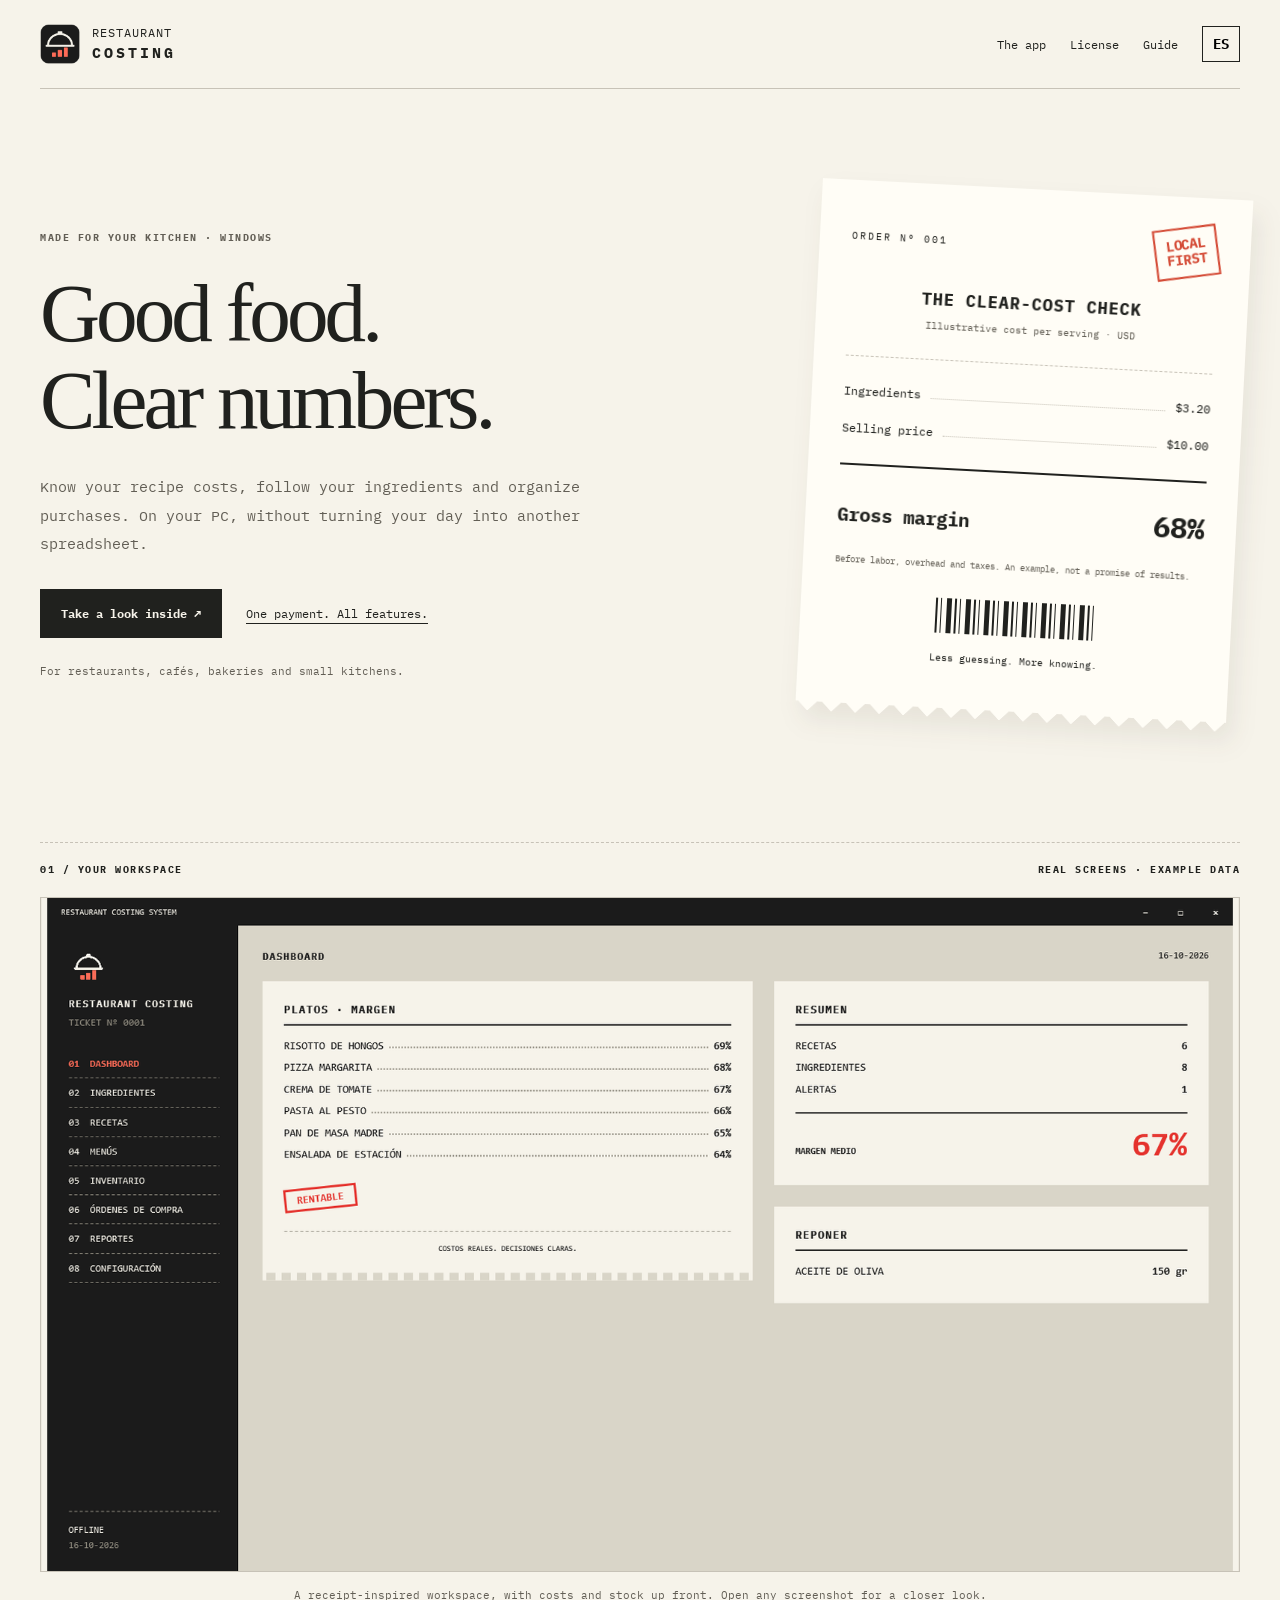
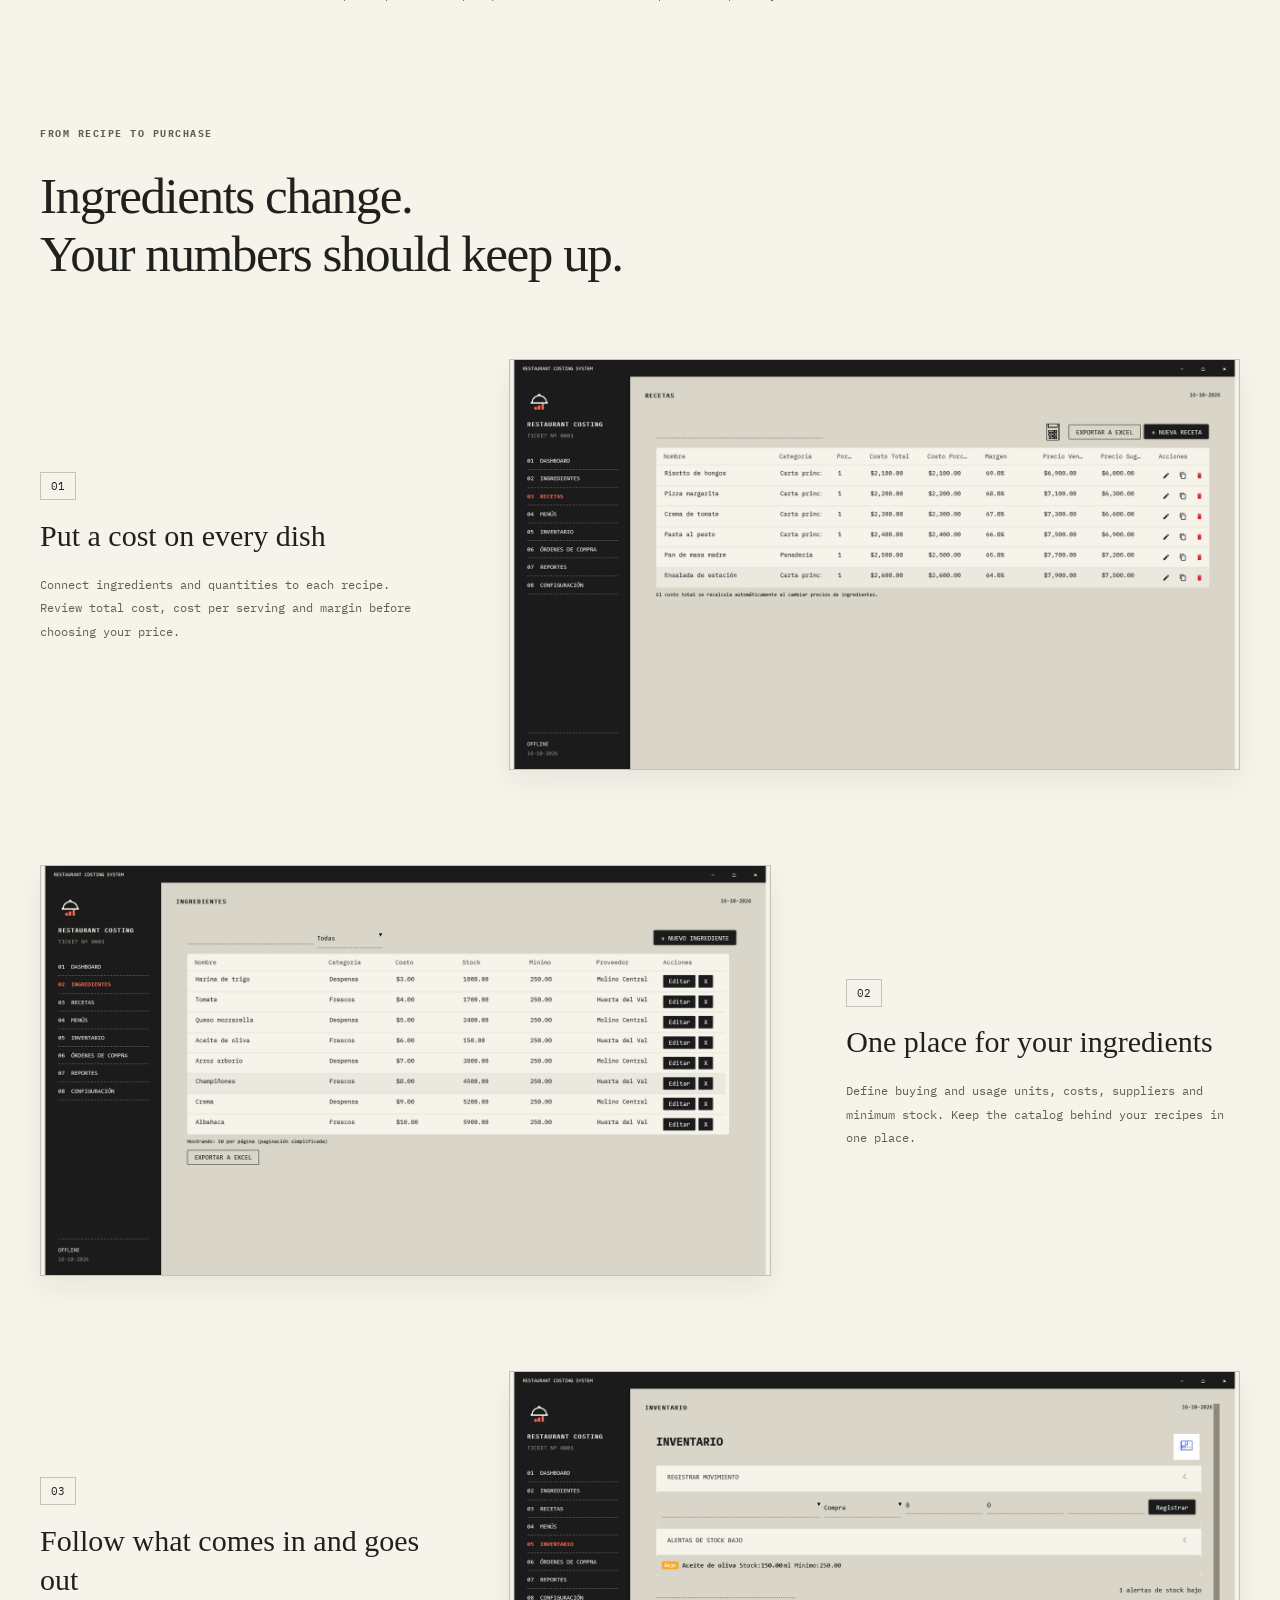
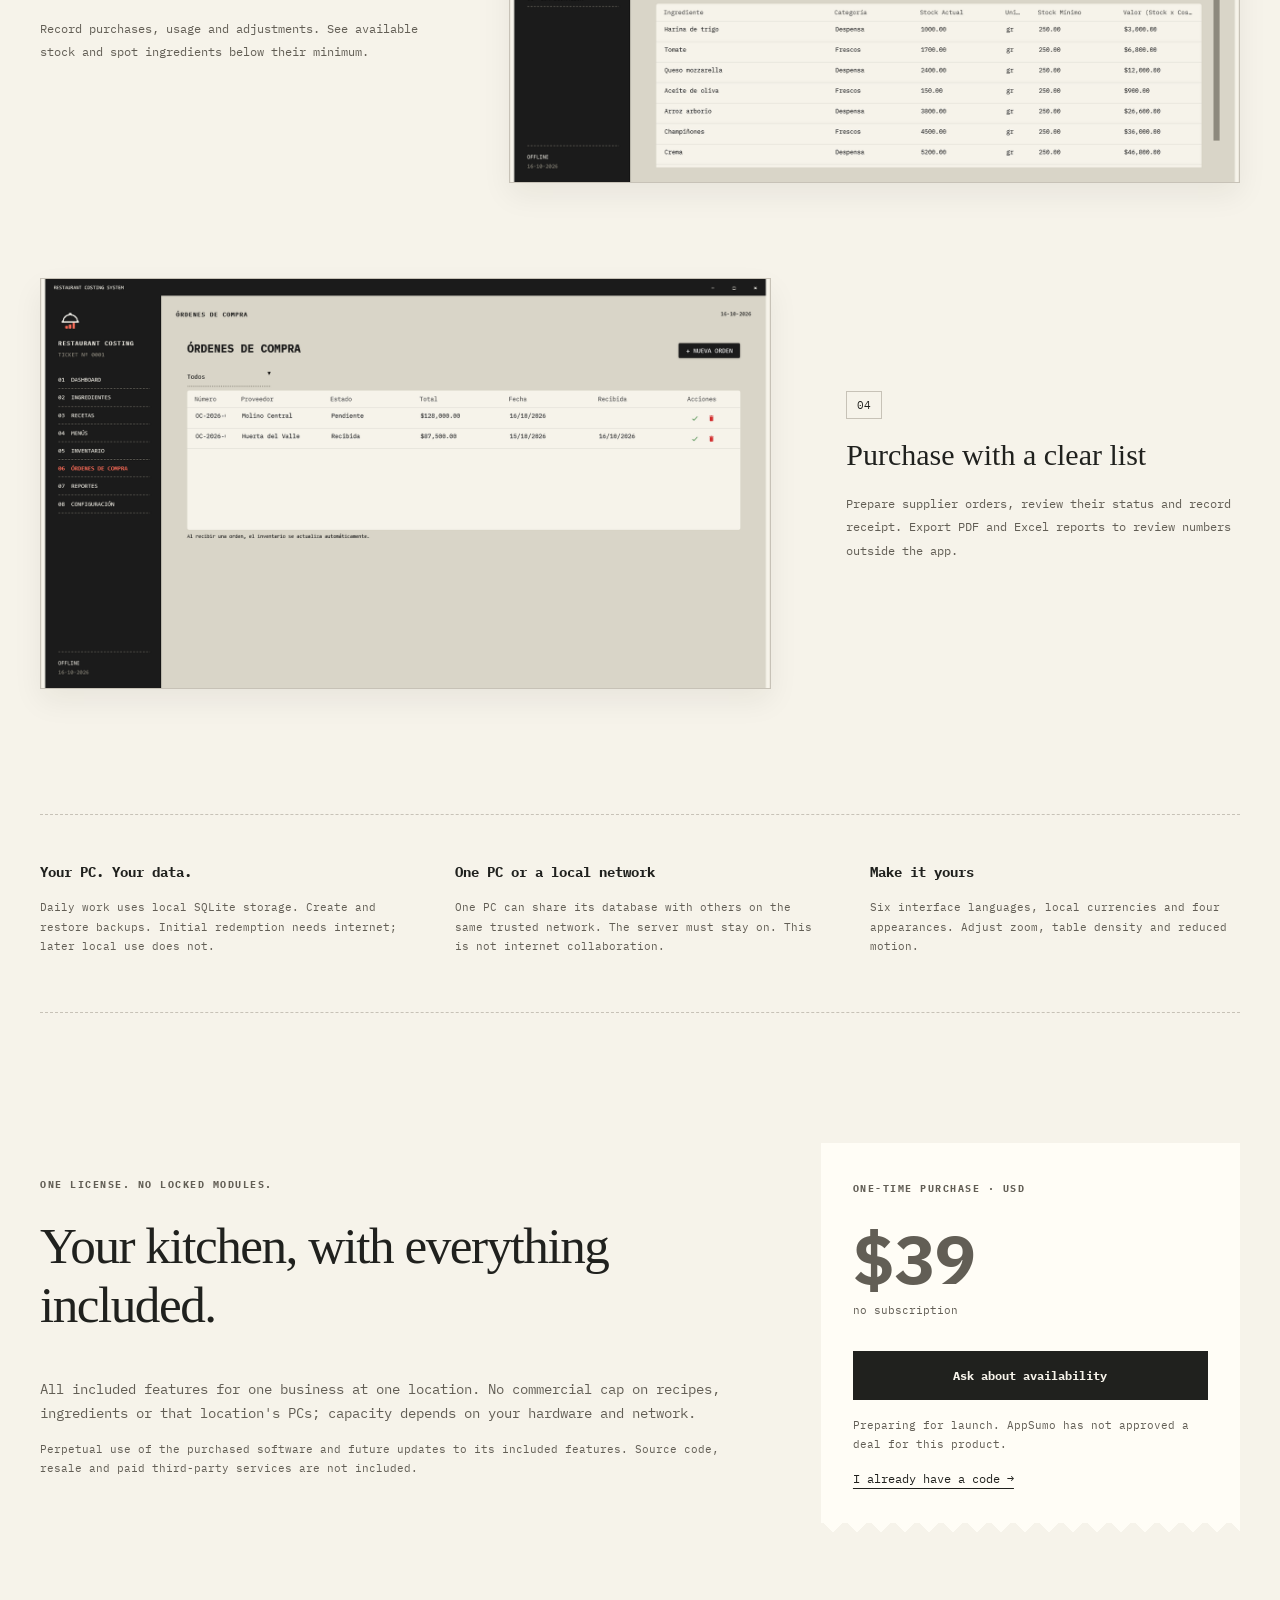
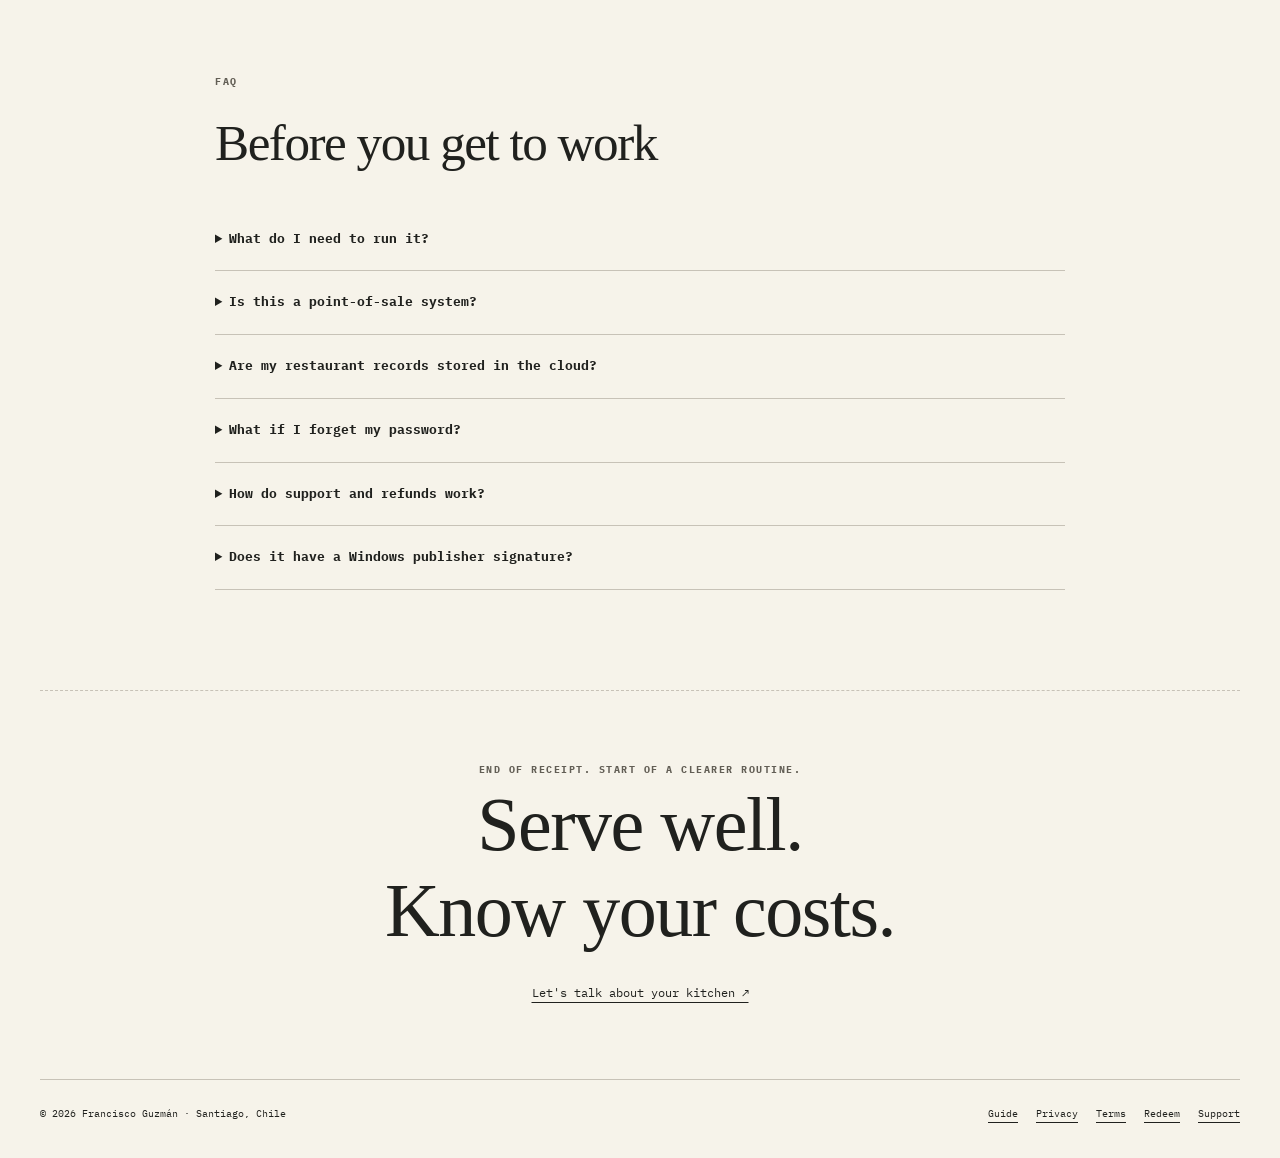
==== index.html @ d148f498 "Publish receipt-inspired bilingual product website with real WPF screenshots" ====
<!doctype html>
<html lang="en">
<head>
  <meta charset="utf-8"><meta name="viewport" content="width=device-width, initial-scale=1">
  <title>Restaurant Costing | Put your menu's numbers in order</title>
  <meta name="description" content="Recipe costs, food inventory and purchasing on your Windows PC. A one-time license for your business, with a distinctive receipt-inspired workspace.">
  <meta name="theme-color" content="#f6f3ea">
  <meta property="og:title" content="Restaurant Costing System Professional">
  <meta property="og:description" content="Good food. Clear costs. Your own Windows workspace.">
  <meta property="og:image" content="https://fguzman-stack.github.io/RestaurantCosting-Web/assets/screens/hero.png">
  <link rel="icon" href="assets/icon.png"><link rel="stylesheet" href="style.css">
  <script src="site.js" defer></script>
</head>
<body>
  <a class="skip" href="#main">Skip to content</a>
  <header class="nav wrap"><a class="brand" href="./" aria-label="Restaurant Costing home"><img src="assets/icon.png" width="40" height="40" alt=""><span>RESTAURANT<br><b>COSTING</b></span></a><nav aria-label="Main navigation"><a href="#workspace" data-es="La app">The app</a><a href="#license" data-es="Licencia">License</a><a href="guide/" data-es="Guía">Guide</a><button class="language" type="button" aria-label="Switch language">ES</button></nav></header>
  <main id="main">
    <section class="hero wrap">
      <div class="hero-copy"><p class="eyebrow" data-es="HECHO PARA TU COCINA · WINDOWS">MADE FOR YOUR KITCHEN · WINDOWS</p><h1 data-es="Buena cocina.<br>Números claros.">Good food.<br>Clear numbers.</h1><p class="intro" data-es="Conoce el costo de tus recetas, sigue tus insumos y organiza las compras. En tu PC, sin convertir tu día en otra hoja de cálculo.">Know your recipe costs, follow your ingredients and organize purchases. On your PC, without turning your day into another spreadsheet.</p><div class="actions"><a class="button primary" href="#workspace" data-es="Ver por dentro ↗">Take a look inside ↗</a><a class="text-link" href="#license" data-es="Un pago. Todas las funciones.">One payment. All features.</a></div><p class="small" data-es="Para restaurantes, cafeterías, panaderías y cocinas pequeñas.">For restaurants, cafés, bakeries and small kitchens.</p></div>
      <aside class="receipt" aria-label="Illustrative recipe cost receipt"><div class="receipt-head"><span class="receipt-number">ORDER Nº 001</span><span class="stamp">LOCAL<br>FIRST</span></div><h2 data-es="LA CUENTA CLARA">THE CLEAR-COST CHECK</h2><p class="receipt-sub" data-es="Ejemplo de costo por porción · USD">Illustrative cost per serving · USD</p><div class="rule"></div><div class="receipt-row"><span data-es="Ingredientes">Ingredients</span><i></i><b>$3.20</b></div><div class="receipt-row"><span data-es="Precio de venta">Selling price</span><i></i><b>$10.00</b></div><div class="receipt-row total"><span data-es="Margen bruto">Gross margin</span><b>68%</b></div><p class="receipt-note" data-es="Antes de mano de obra, gastos e impuestos. Un ejemplo, no una promesa de resultados.">Before labor, overhead and taxes. An example, not a promise of results.</p><div class="barcode" aria-hidden="true"></div><p class="receipt-footer" data-es="Menos adivinar. Más saber.">Less guessing. More knowing.</p></aside>
    </section>
    <section class="wrap product-shot" id="workspace"><div class="section-label"><span data-es="01 / TU ESPACIO DE TRABAJO">01 / YOUR WORKSPACE</span><span data-es="CAPTURAS REALES · DATOS DE EJEMPLO">REAL SCREENS · EXAMPLE DATA</span></div><a class="zoom-image" href="assets/screens/hero.png" data-lightbox><img src="assets/screens/hero.png" alt="Restaurant Costing dashboard with example dishes and stock alerts" width="1600" height="900" fetchpriority="high"></a><p class="caption" data-es="Una interfaz de tiquet, con tus costos y existencias al frente. Amplía cualquier captura para verla con detalle.">A receipt-inspired workspace, with costs and stock up front. Open any screenshot for a closer look.</p></section>
    <section class="wrap features"><div class="section-heading"><p class="eyebrow" data-es="DE LA RECETA A LA COMPRA">FROM RECIPE TO PURCHASE</p><h2 data-es="Los ingredientes cambian.<br>Tus números deben seguirlos.">Ingredients change.<br>Your numbers should keep up.</h2></div>
      <article class="feature"><div><span class="index">01</span><h3 data-es="Ponle costo a cada plato">Put a cost on every dish</h3><p data-es="Relaciona ingredientes y cantidades con cada receta. Revisa costo total, costo por porción y margen antes de decidir tu precio.">Connect ingredients and quantities to each recipe. Review total cost, cost per serving and margin before choosing your price.</p></div><a href="assets/screens/recipes.png" data-lightbox><img src="assets/screens/recipes.png" alt="Recipe list with per-serving costs and margins" width="1600" height="900" loading="lazy"></a></article>
      <article class="feature reverse"><div><span class="index">02</span><h3 data-es="Un lugar para tus insumos">One place for your ingredients</h3><p data-es="Define unidades de compra y de uso, costos, proveedores y existencias mínimas. Mantén el catálogo que alimenta tus recetas.">Define buying and usage units, costs, suppliers and minimum stock. Keep the catalog behind your recipes in one place.</p></div><a href="assets/screens/ingredients.png" data-lightbox><img src="assets/screens/ingredients.png" alt="Ingredient catalog with costs, stock and suppliers" width="1600" height="900" loading="lazy"></a></article>
      <article class="feature"><div><span class="index">03</span><h3 data-es="Sigue lo que entra y sale">Follow what comes in and goes out</h3><p data-es="Registra compras, usos y ajustes. Consulta el stock disponible y detecta qué insumos están bajo el mínimo.">Record purchases, usage and adjustments. See available stock and spot ingredients below their minimum.</p></div><a href="assets/screens/inventory.png" data-lightbox><img src="assets/screens/inventory.png" alt="Food stock and inventory movements" width="1600" height="900" loading="lazy"></a></article>
      <article class="feature reverse"><div><span class="index">04</span><h3 data-es="Compra con una lista clara">Purchase with a clear list</h3><p data-es="Prepara órdenes por proveedor, revisa sus estados y registra la recepción. Exporta reportes PDF y Excel para revisar los números fuera de la app.">Prepare supplier orders, review their status and record receipt. Export PDF and Excel reports to review numbers outside the app.</p></div><a href="assets/screens/orders.png" data-lightbox><img src="assets/screens/orders.png" alt="Supplier purchase orders with status and totals" width="1600" height="900" loading="lazy"></a></article>
    </section>
    <section class="notes wrap"><div><h3 data-es="Tu PC. Tus datos.">Your PC. Your data.</h3><p data-es="El trabajo diario usa SQLite local. Crea y restaura respaldos. El canje inicial necesita internet; el uso local posterior no.">Daily work uses local SQLite storage. Create and restore backups. Initial redemption needs internet; later local use does not.</p></div><div><h3 data-es="Una PC o una red local">One PC or a local network</h3><p data-es="Una PC puede compartir la base con otras de la misma red de confianza. El servidor debe estar encendido. No es colaboración por internet.">One PC can share its database with others on the same trusted network. The server must stay on. This is not internet collaboration.</p></div><div><h3 data-es="A tu manera">Make it yours</h3><p data-es="Seis idiomas, monedas locales y cuatro apariencias. Ajusta el zoom, la densidad de las tablas y la reducción de movimiento.">Six interface languages, local currencies and four appearances. Adjust zoom, table density and reduced motion.</p></div></section>
    <section class="wrap offer" id="license"><div><p class="eyebrow" data-es="UNA LICENCIA. SIN MÓDULOS BLOQUEADOS.">ONE LICENSE. NO LOCKED MODULES.</p><h2 data-es="Tu cocina, con todo incluido.">Your kitchen, with everything included.</h2><p data-es="Todas las funciones incluidas para un negocio y una sede. Sin límites comerciales de recetas, ingredientes o PCs de esa sede; la capacidad depende de tu equipo y tu red.">All included features for one business at one location. No commercial cap on recipes, ingredients or that location's PCs; capacity depends on your hardware and network.</p><p class="small" data-es="Uso perpetuo de la versión comprada y futuras actualizaciones de sus funciones. No incluye código fuente, reventa ni servicios externos de pago.">Perpetual use of the purchased software and future updates to its included features. Source code, resale and paid third-party services are not included.</p></div><div class="price-ticket"><span class="eyebrow" data-es="PAGO ÚNICO · USD">ONE-TIME PURCHASE · USD</span><p class="price">$39<span data-es="sin suscripción">no subscription</span></p><a class="button primary gumroad-buy" href="mailto:familiazv2016@gmail.com?subject=Restaurant%20Costing" data-es="Consultar disponibilidad">Ask about availability</a><p class="small sales-status" data-es="Preparando el lanzamiento. AppSumo no ha aprobado una oferta para este producto.">Preparing for launch. AppSumo has not approved a deal for this product.</p><a class="text-link" href="redeem/" data-es="Ya tengo un código →">I already have a code →</a></div></section>
    <section class="wrap faq"><p class="eyebrow">FAQ</p><h2 data-es="Antes de sentarte a trabajar">Before you get to work</h2><details><summary data-es="¿Qué necesito para usarlo?">What do I need to run it?</summary><p data-es="Windows 10/11 de 64 bits. El paquete incluirá el runtime .NET; no necesitas instalar herramientas de programación. Internet para descargar y canjear la compra.">64-bit Windows 10/11. The package will include the .NET runtime; no development tools are needed. Internet is required for download and purchase redemption.</p></details><details><summary data-es="¿Es un punto de venta?">Is this a point-of-sale system?</summary><p data-es="No. Es un sistema de costos, recetas, inventario y compras. No procesa tarjetas ni emite facturas fiscales certificadas.">No. It covers costing, recipes, inventory and purchasing. It does not process cards or issue certified tax invoices.</p></details><details><summary data-es="¿Mis datos se guardan en la nube?">Are my restaurant records stored in the cloud?</summary><p data-es="No. Se guardan localmente. El servicio de licencias recibe el correo de compra y valida el código o la clave; no recibe tus recetas ni inventario. La base local no está cifrada.">No. They are stored locally. The licensing service receives your purchase email and validates your code or key; it does not receive recipes or inventory. The local database is not encrypted.</p></details><details><summary data-es="¿Qué pasa si olvido la contraseña?">What if I forget my password?</summary><p data-es="Guarda previamente la clave de recuperación desde Seguridad. Permite cambiar la contraseña sin borrar tus datos. Sin contraseña ni clave, contacta soporte; no hay una contraseña maestra.">Save your recovery key beforehand from Security settings. It lets you reset your password without deleting records. Without either credential, contact support; there is no master password.</p></details><details><summary data-es="¿Cómo funcionan soporte y reembolsos?">How do support and refunds work?</summary><p data-es="Escribe a familiazv2016@gmail.com con tu correo de compra y versión de Windows, sin enviar contraseñas. Se aplican los términos de reembolso mostrados por la tienda donde compras.">Email familiazv2016@gmail.com with your purchase email and Windows version, without sending passwords. The refund terms shown by the store where you buy apply.</p></details><details><summary data-es="¿Tiene firma de editor de Windows?">Does it have a Windows publisher signature?</summary><p data-es="No se anuncia como firmado con Authenticode. Windows puede mostrar una advertencia de editor desconocido. La suma SHA-256 comprueba integridad, no identidad del editor.">It is not advertised as Authenticode-signed. Windows may show an unknown-publisher warning. SHA-256 checks integrity, not publisher identity.</p></details></section>
    <section class="wrap closing"><span class="eyebrow" data-es="FIN DEL TIQUET. INICIO DE UNA MEJOR RUTINA.">END OF RECEIPT. START OF A CLEARER ROUTINE.</span><h2 data-es="Sirve bien.<br>Conoce tus costos.">Serve well.<br>Know your costs.</h2><a href="mailto:familiazv2016@gmail.com" class="text-link" data-es="Hablemos de tu cocina ↗">Let's talk about your kitchen ↗</a></section>
  </main>
  <footer class="wrap footer"><span>© 2026 Francisco Guzmán · Santiago, Chile</span><nav aria-label="Footer"><a href="guide/" data-es="Guía">Guide</a><a href="privacy/" data-es="Privacidad">Privacy</a><a href="terms/" data-es="Términos">Terms</a><a href="redeem/" data-es="Canjear">Redeem</a><a href="mailto:familiazv2016@gmail.com" data-es="Soporte">Support</a></nav></footer>
  <dialog id="image-viewer" aria-label="Screenshot viewer"><button type="button" class="close-viewer" aria-label="Close screenshot">×</button><img alt=""></dialog>
</body></html>
---- style.css ----
@font-face{font-family:Plex;src:url('assets/fonts/IBMPlexMono-Regular.ttf') format('truetype');font-weight:400;font-display:swap}@font-face{font-family:Plex;src:url('assets/fonts/IBMPlexMono-Bold.ttf') format('truetype');font-weight:700;font-display:swap}
:root{--paper:#f6f3ea;--ink:#20211e;--accent:#d44a35;--muted:#625e55;--line:#c7c2b7;--surface:#ede9de}*{box-sizing:border-box}html{scroll-behavior:smooth;scroll-padding-top:30px}body{margin:0;background:var(--paper);color:var(--ink);font-family:Plex,monospace;font-size:14px;line-height:1.75}a{color:inherit;text-underline-offset:5px}button,input,select{font:inherit}button,a,input,select{touch-action:manipulation}:focus-visible{outline:3px solid var(--accent);outline-offset:5px}img{max-width:100%;display:block}button{cursor:pointer}.wrap{width:min(1264px,calc(100% - 80px));margin-inline:auto}.skip{position:fixed;left:12px;top:-100px;background:var(--ink);color:var(--paper);padding:12px;z-index:10}.skip:focus{top:12px}.nav{display:flex;justify-content:space-between;align-items:center;padding:24px 0;border-bottom:1px solid var(--line);gap:20px}.brand{display:flex;align-items:center;gap:12px;text-decoration:none;font-size:12px;line-height:1.45;letter-spacing:1px}.brand b{font-size:15px;letter-spacing:3px}.nav nav,.footer nav{display:flex;gap:24px;align-items:center}.nav nav a{text-decoration:none;font-size:12px}.language{background:transparent;border:1px solid var(--ink);padding:5px 10px;font-weight:bold}.hero{display:grid;grid-template-columns:1.3fr .85fr;gap:110px;align-items:center;padding:100px 0 110px}.eyebrow,.section-label{font-size:10px;letter-spacing:1.5px;font-weight:bold}.eyebrow{color:var(--muted);margin-bottom:24px}h1,h2,h3,p{margin-top:0}h1{font-family:Georgia,serif;font-weight:400;font-size:clamp(54px,6.5vw,92px);letter-spacing:-4px;line-height:1.04;margin-bottom:30px}h2{font-family:Georgia,serif;font-weight:400;font-size:clamp(32px,4vw,54px);line-height:1.14;letter-spacing:-1.5px}.intro{color:var(--muted);font-size:15px;line-height:1.9;max-width:570px}.actions{display:flex;align-items:center;gap:24px;margin:30px 0 24px;flex-wrap:wrap}.button{display:inline-flex;justify-content:center;align-items:center;min-height:48px;padding:13px 20px;border:1px solid var(--ink);text-decoration:none;font-weight:bold;font-size:12px;transition:background .15s,transform .15s}.button:hover{transform:translateY(-2px)}.primary{background:var(--ink);color:var(--paper)}.primary:hover{background:#42443c}.text-link{font-size:12px}.small,.caption{font-size:11px;color:var(--muted);line-height:1.8}.receipt{position:relative;background:#fffdf6;padding:30px 32px 42px;transform:rotate(3deg);filter:drop-shadow(7px 14px 12px #302a1814);margin-bottom:20px}.receipt:after,.price-ticket:after{content:'';position:absolute;left:0;right:0;bottom:-10px;height:12px;background:linear-gradient(135deg,#fffdf6 25%,transparent 25%) -12px 0,linear-gradient(225deg,#fffdf6 25%,transparent 25%) -12px 0;background-size:24px 24px}.receipt-head{display:flex;justify-content:space-between;align-items:center;margin-bottom:25px}.receipt-number{font-size:10px;letter-spacing:2px}.stamp{border:2px solid var(--accent);color:var(--accent);font-size:14px;line-height:1.1;padding:8px 10px;font-weight:bold;transform:rotate(-10deg)}.receipt h2{font-family:Plex,monospace;font-size:17px;letter-spacing:1px;text-align:center;margin-bottom:8px;font-weight:bold}.receipt-sub{text-align:center;font-size:10px;color:var(--muted)}.rule{border-bottom:1px dashed var(--line);margin:24px 0}.receipt-row{display:flex;gap:10px;align-items:baseline;margin:16px 0;font-size:12px}.receipt-row i{flex:1;border-bottom:1px dotted var(--line)}.receipt-row b{font-weight:400}.receipt-row.total{border-top:2px solid var(--ink);justify-content:space-between;padding-top:20px;margin-top:25px;font-size:19px;font-weight:bold}.receipt-row.total b{font-size:29px;font-weight:bold}.receipt-note{font-size:9px;line-height:1.8;color:var(--muted);margin-top:14px}.barcode{width:160px;height:35px;margin:25px auto 16px;background:repeating-linear-gradient(90deg,var(--ink) 0 2px,transparent 2px 5px,var(--ink) 5px 6px,transparent 6px 11px,var(--ink) 11px 16px,transparent 16px 19px)}.receipt-footer{text-align:center;font-size:10px;margin:0}.section-label{display:flex;justify-content:space-between;gap:20px;border-top:1px dashed var(--line);padding:18px 0}.product-shot img{width:100%;height:auto;aspect-ratio:16/9;object-fit:contain;background:var(--surface);border:1px solid var(--line)}.product-shot{margin-bottom:120px}.caption{padding-top:14px;text-align:center}.features{padding-bottom:30px}.section-heading{max-width:740px;margin-bottom:75px}.feature{display:grid;grid-template-columns:.7fr 1.3fr;gap:75px;align-items:center;margin-bottom:95px}.feature.reverse{grid-template-columns:1.3fr .7fr}.feature.reverse>div{order:2}.feature h3{font-family:Georgia,serif;font-size:30px;font-weight:400;line-height:1.3;margin:18px 0}.feature p{font-size:12px;color:var(--muted);line-height:1.95}.index{font-size:11px;border:1px solid var(--line);padding:6px 10px}.feature img{aspect-ratio:16/9;object-fit:contain;border:1px solid var(--line);background:var(--surface);height:auto;width:100%;box-shadow:0 12px 28px #201d1210}.notes{display:grid;grid-template-columns:repeat(3,1fr);gap:45px;border-block:1px dashed var(--line);padding-block:45px;margin-bottom:100px}.notes h3{font-size:14px}.notes p{font-size:11px;color:var(--muted)}.offer{display:grid;grid-template-columns:1.3fr .8fr;gap:100px;align-items:center;padding:30px 0 100px}.offer>div>p{color:var(--muted)}.price-ticket{position:relative;background:#fffdf6;padding:32px}.price{font-size:68px;font-weight:bold;line-height:1;margin:25px 0}.price span{display:block;font-size:11px;font-weight:400;margin-top:12px}.price-ticket .button{width:100%;margin:10px 0 16px}.faq{max-width:850px;padding:50px 0 100px}.faq h2{margin-bottom:35px}details{border-bottom:1px solid var(--line);padding:20px 0}summary{font-weight:bold;cursor:pointer;font-size:13px;padding-right:20px}details p{font-size:12px;color:var(--muted);margin-top:16px}.closing{text-align:center;border-top:1px dashed var(--line);padding:65px 0 75px}.closing h2{font-size:clamp(45px,6vw,76px);margin-bottom:26px}.footer{display:flex;justify-content:space-between;flex-wrap:wrap;gap:25px;padding:25px 0 35px;border-top:1px solid var(--line);font-size:10px}.footer nav{gap:18px;flex-wrap:wrap}dialog{border:0;padding:45px 16px 16px;background:var(--paper);max-width:96vw;max-height:94vh}dialog::backdrop{background:#161712d9}dialog img{max-height:80vh;width:auto;object-fit:contain}.close-viewer{position:absolute;right:12px;top:6px;border:0;background:transparent;font-size:26px}.document{max-width:820px;padding:65px 0}.document h1{font-size:52px;letter-spacing:-2px}.document h2{font-size:28px;margin:35px 0 15px}.document p,.document li{font-size:13px}.document section{margin-bottom:28px}.document label{display:block;font-size:12px;font-weight:bold;margin:20px 0 6px}.document input:not([type=checkbox]),.document select{display:block;width:100%;min-height:48px;padding:10px;border:1px solid var(--line);background:#fffdf6;color:var(--ink);border-radius:0}.document .consent{display:flex;gap:10px;align-items:flex-start;font-weight:400}.consent input{margin-top:7px}.status{white-space:pre-wrap;font-size:12px;margin-top:20px}.status.error{color:#a82b20}.hidden{display:none}.download-license{margin-top:16px}.warning{border-left:3px solid var(--accent);padding:12px 18px;background:var(--surface)}
@media(max-width:1000px){.hero{gap:55px;padding-block:70px}.feature{gap:35px}.offer{gap:45px}.wrap{width:calc(100% - 48px)}.receipt{padding:24px}.nav nav{gap:16px}.notes{gap:25px}}
@media(max-width:700px){.wrap{width:calc(100% - 36px)}.nav{padding:18px 0;gap:8px}.brand{font-size:9px;gap:8px}.brand b{font-size:12px;letter-spacing:2px}.brand img{width:32px;height:32px}.nav nav{gap:12px}.nav nav a{font-size:10px}.nav nav a:first-child{display:none}.hero{grid-template-columns:1fr;gap:50px;padding:55px 0 65px}h1{font-size:64px;letter-spacing:-3px}.hero-copy{max-width:580px}.receipt{max-width:360px;width:100%;margin-inline:auto;transform:rotate(2deg)}.intro{font-size:13px}.section-label{font-size:8px;letter-spacing:.5px;align-items:flex-start}.section-label span:last-child{text-align:right;max-width:140px}.product-shot{margin-bottom:65px}.section-heading{margin-bottom:40px}.feature,.feature.reverse{grid-template-columns:1fr;gap:20px;margin-bottom:55px}.feature.reverse>div{order:0}.feature h3{font-size:28px;margin-top:15px}.feature p{margin-bottom:0}.notes{grid-template-columns:1fr;gap:18px;padding:28px 0;margin-bottom:55px}.offer{grid-template-columns:1fr;gap:30px;padding-bottom:50px}.price-ticket{max-width:420px;width:100%;margin:auto}.faq{padding-bottom:65px}.faq h2{font-size:34px}.closing{padding-block:45px}.footer{font-size:9px}.document{padding-top:45px}.document h1{font-size:40px}.button{font-size:11px}.small{font-size:10px}}
@media(prefers-reduced-motion:reduce){html{scroll-behavior:auto}*,*:before,*:after{transition:none!important;animation:none!important}}@media(forced-colors:active){.primary,.stamp,.receipt,.price-ticket{border:1px solid CanvasText}.barcode{display:none}}
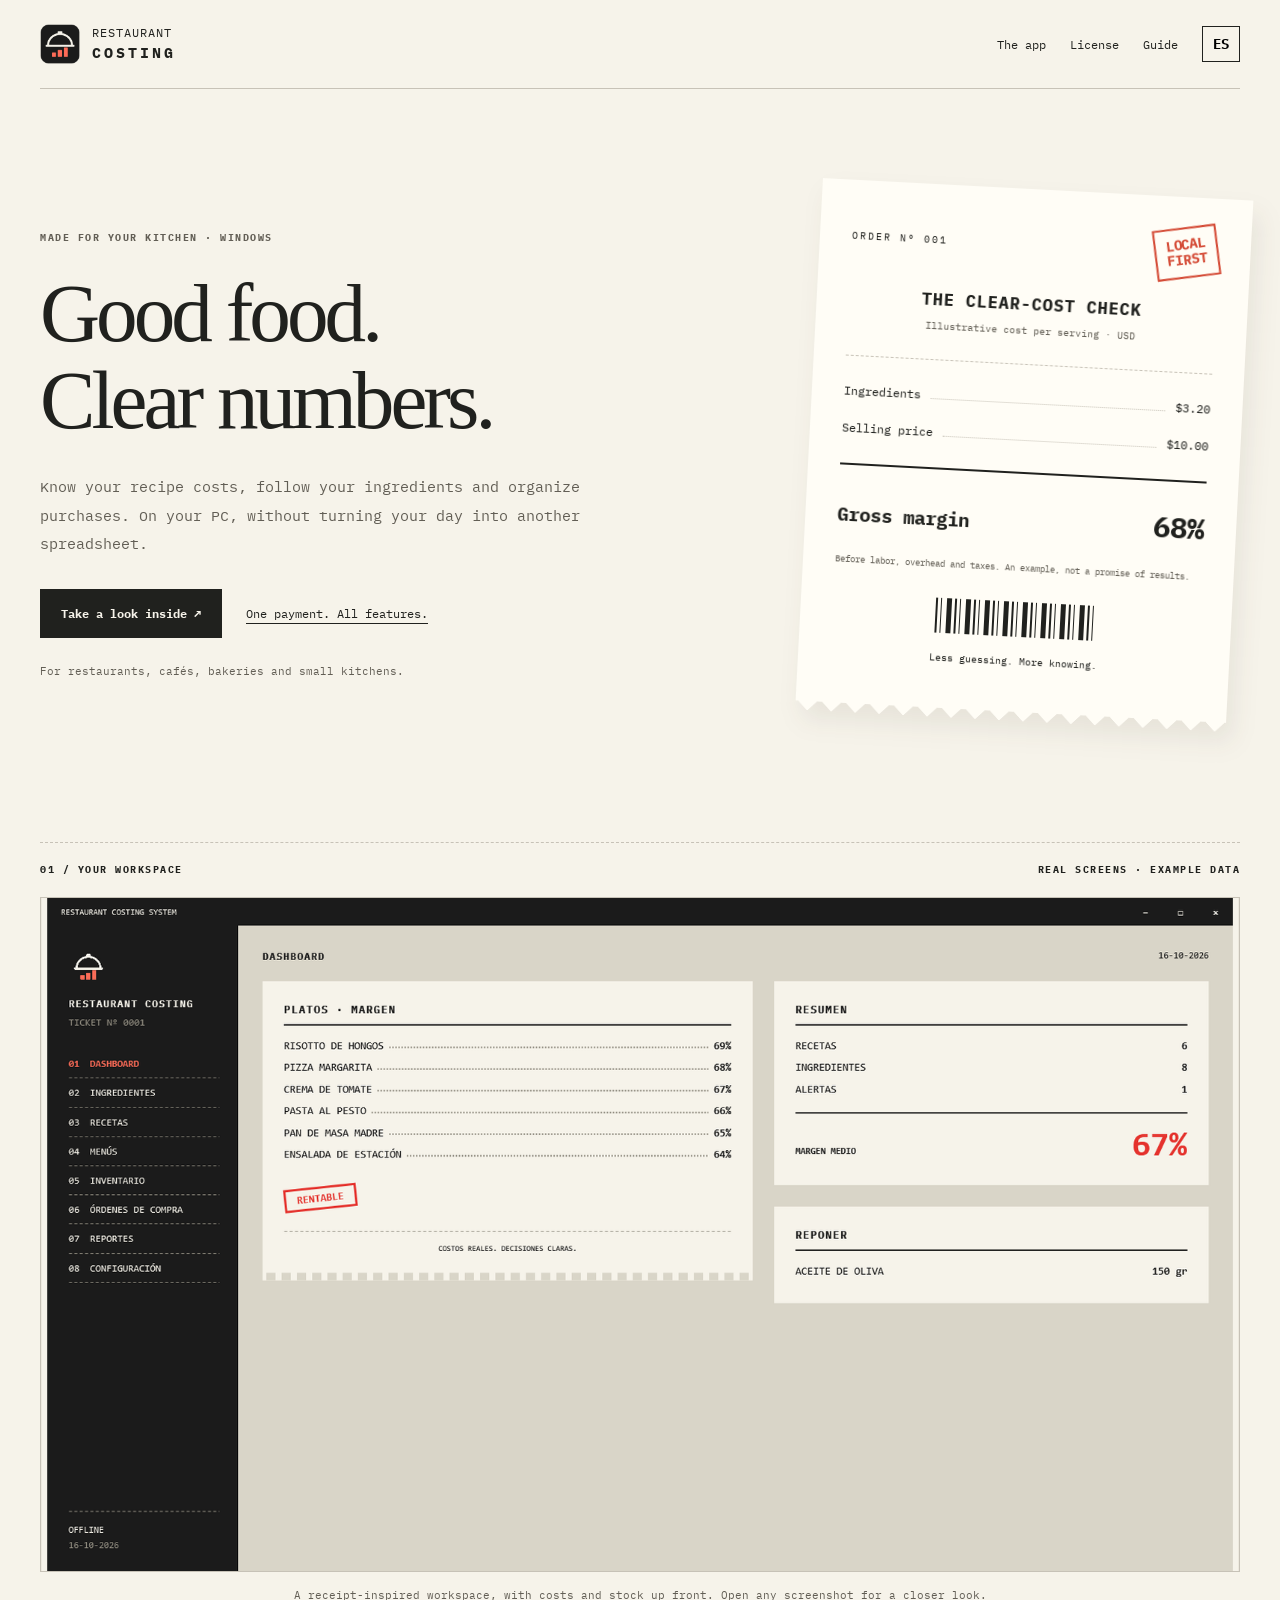
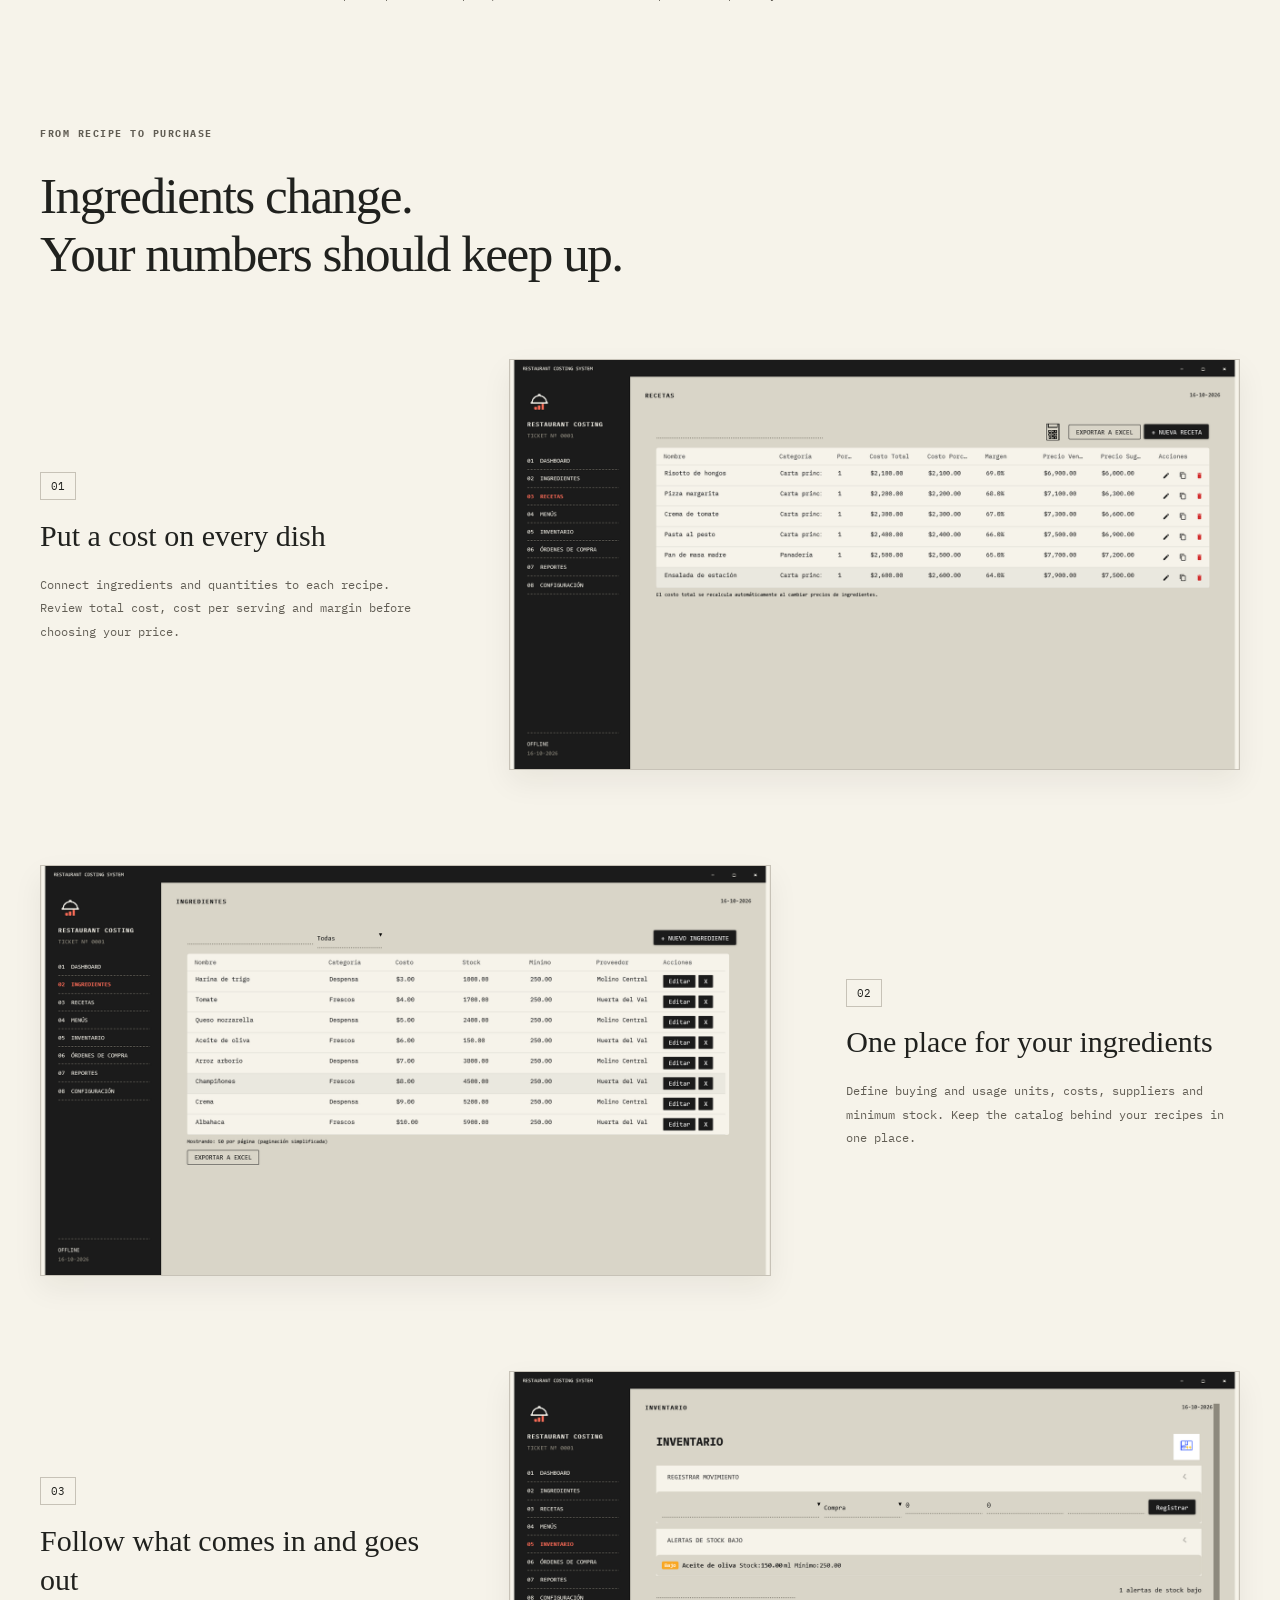
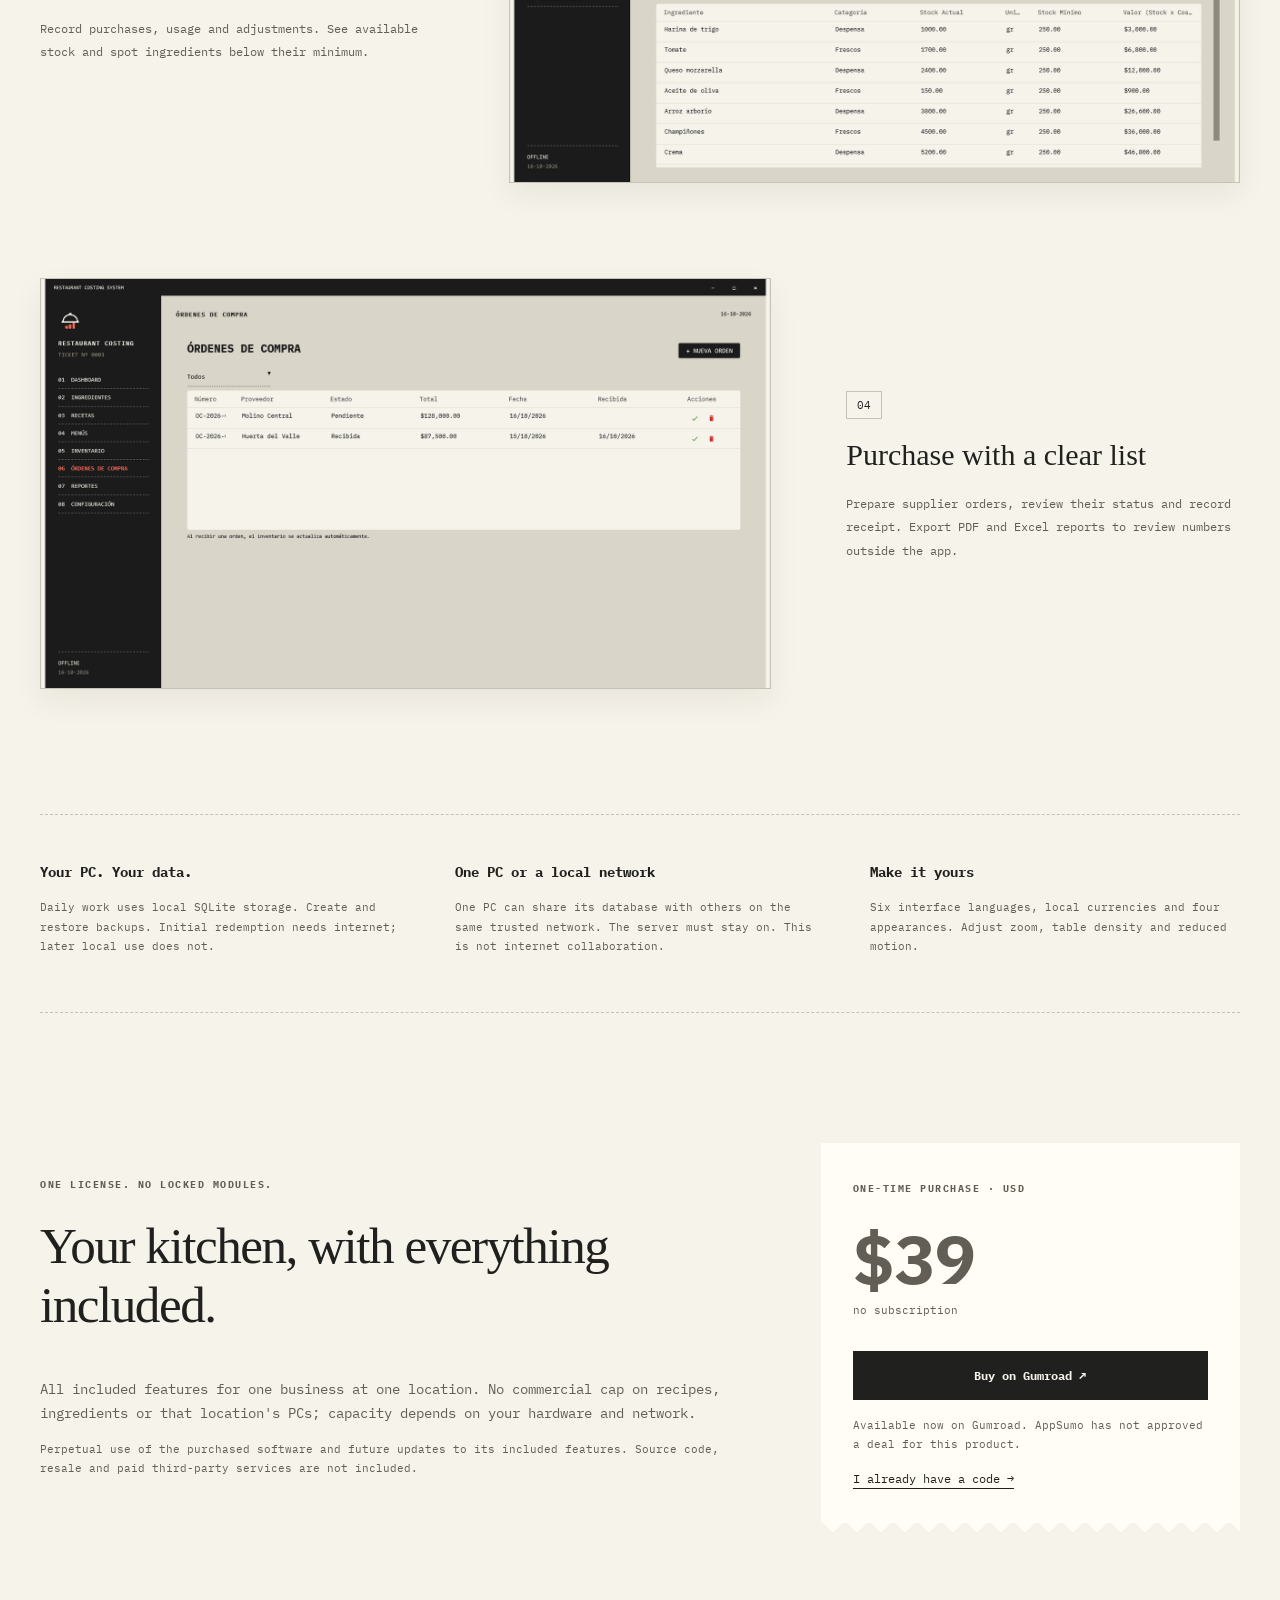
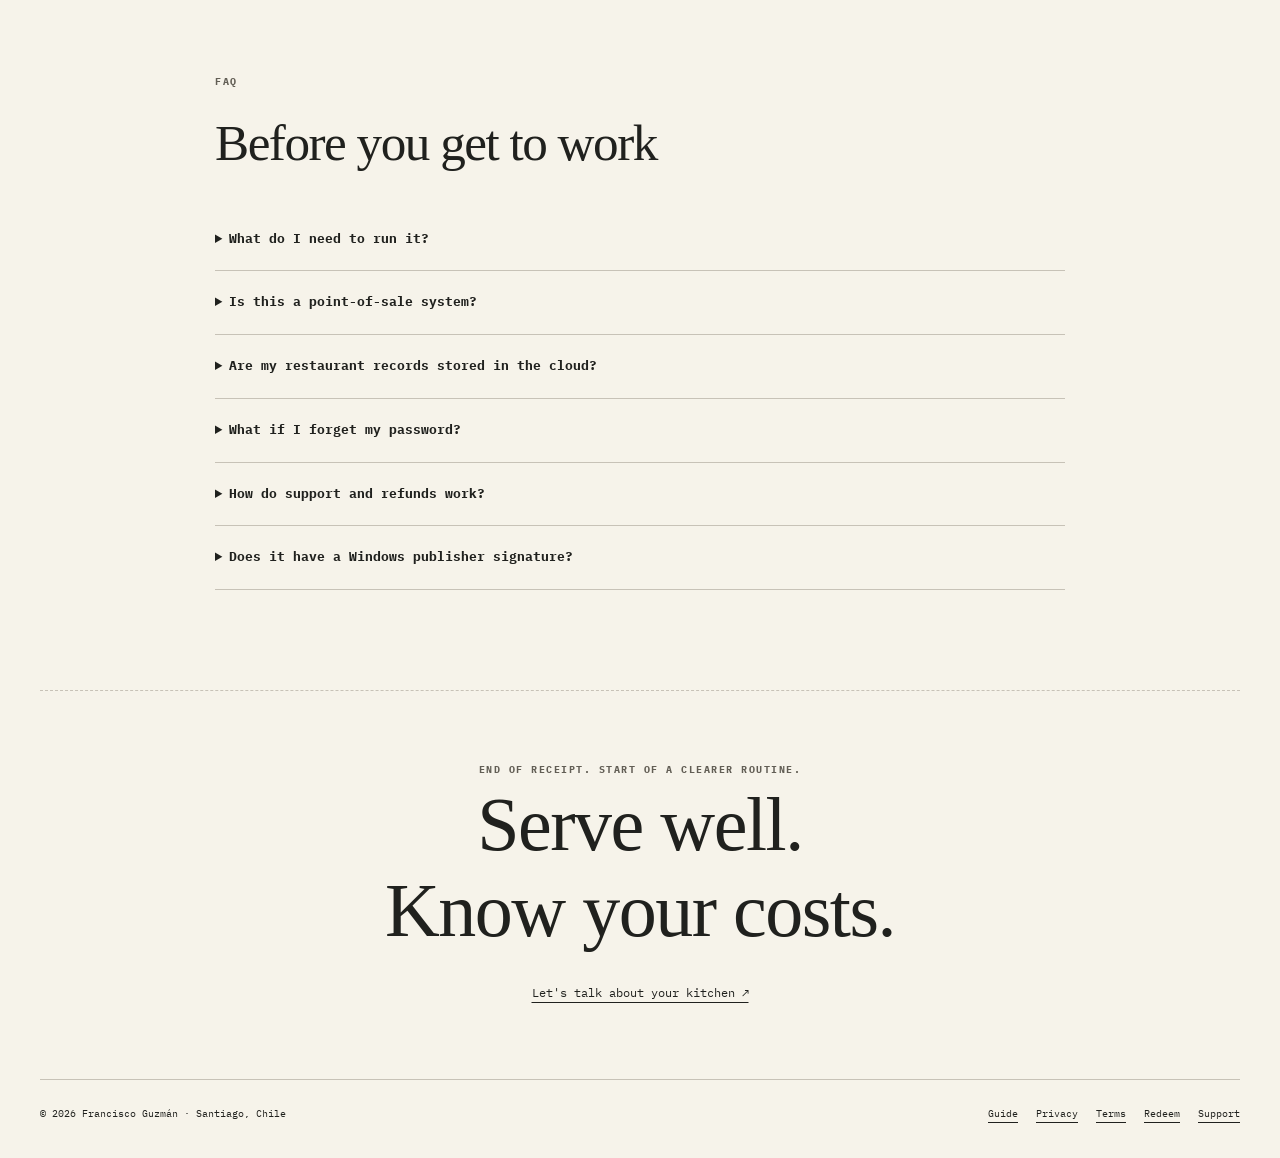
==== commit a155f340: "Link landing page to live Gumroad product" ====
--- a/index.html
+++ b/index.html
@@ -27,7 +27,7 @@
       <article class="feature reverse"><div><span class="index">04</span><h3 data-es="Compra con una lista clara">Purchase with a clear list</h3><p data-es="Prepara órdenes por proveedor, revisa sus estados y registra la recepción. Exporta reportes PDF y Excel para revisar los números fuera de la app.">Prepare supplier orders, review their status and record receipt. Export PDF and Excel reports to review numbers outside the app.</p></div><a href="assets/screens/orders.png" data-lightbox><img src="assets/screens/orders.png" alt="Supplier purchase orders with status and totals" width="1600" height="900" loading="lazy"></a></article>
     </section>
     <section class="notes wrap"><div><h3 data-es="Tu PC. Tus datos.">Your PC. Your data.</h3><p data-es="El trabajo diario usa SQLite local. Crea y restaura respaldos. El canje inicial necesita internet; el uso local posterior no.">Daily work uses local SQLite storage. Create and restore backups. Initial redemption needs internet; later local use does not.</p></div><div><h3 data-es="Una PC o una red local">One PC or a local network</h3><p data-es="Una PC puede compartir la base con otras de la misma red de confianza. El servidor debe estar encendido. No es colaboración por internet.">One PC can share its database with others on the same trusted network. The server must stay on. This is not internet collaboration.</p></div><div><h3 data-es="A tu manera">Make it yours</h3><p data-es="Seis idiomas, monedas locales y cuatro apariencias. Ajusta el zoom, la densidad de las tablas y la reducción de movimiento.">Six interface languages, local currencies and four appearances. Adjust zoom, table density and reduced motion.</p></div></section>
-    <section class="wrap offer" id="license"><div><p class="eyebrow" data-es="UNA LICENCIA. SIN MÓDULOS BLOQUEADOS.">ONE LICENSE. NO LOCKED MODULES.</p><h2 data-es="Tu cocina, con todo incluido.">Your kitchen, with everything included.</h2><p data-es="Todas las funciones incluidas para un negocio y una sede. Sin límites comerciales de recetas, ingredientes o PCs de esa sede; la capacidad depende de tu equipo y tu red.">All included features for one business at one location. No commercial cap on recipes, ingredients or that location's PCs; capacity depends on your hardware and network.</p><p class="small" data-es="Uso perpetuo de la versión comprada y futuras actualizaciones de sus funciones. No incluye código fuente, reventa ni servicios externos de pago.">Perpetual use of the purchased software and future updates to its included features. Source code, resale and paid third-party services are not included.</p></div><div class="price-ticket"><span class="eyebrow" data-es="PAGO ÚNICO · USD">ONE-TIME PURCHASE · USD</span><p class="price">$39<span data-es="sin suscripción">no subscription</span></p><a class="button primary gumroad-buy" href="mailto:familiazv2016@gmail.com?subject=Restaurant%20Costing" data-es="Consultar disponibilidad">Ask about availability</a><p class="small sales-status" data-es="Preparando el lanzamiento. AppSumo no ha aprobado una oferta para este producto.">Preparing for launch. AppSumo has not approved a deal for this product.</p><a class="text-link" href="redeem/" data-es="Ya tengo un código →">I already have a code →</a></div></section>
+    <section class="wrap offer" id="license"><div><p class="eyebrow" data-es="UNA LICENCIA. SIN MÓDULOS BLOQUEADOS.">ONE LICENSE. NO LOCKED MODULES.</p><h2 data-es="Tu cocina, con todo incluido.">Your kitchen, with everything included.</h2><p data-es="Todas las funciones incluidas para un negocio y una sede. Sin límites comerciales de recetas, ingredientes o PCs de esa sede; la capacidad depende de tu equipo y tu red.">All included features for one business at one location. No commercial cap on recipes, ingredients or that location's PCs; capacity depends on your hardware and network.</p><p class="small" data-es="Uso perpetuo de la versión comprada y futuras actualizaciones de sus funciones. No incluye código fuente, reventa ni servicios externos de pago.">Perpetual use of the purchased software and future updates to its included features. Source code, resale and paid third-party services are not included.</p></div><div class="price-ticket"><span class="eyebrow" data-es="PAGO ÚNICO · USD">ONE-TIME PURCHASE · USD</span><p class="price">$39<span data-es="sin suscripción">no subscription</span></p><a class="button primary gumroad-buy" href="https://francisssco.gumroad.com/l/restaurant-costing-windows" data-es="Comprar en Gumroad ↗">Buy on Gumroad ↗</a><p class="small sales-status" data-es="Disponible ahora en Gumroad. AppSumo todavía no ha aprobado una oferta para este producto.">Available now on Gumroad. AppSumo has not approved a deal for this product.</p><a class="text-link" href="redeem/" data-es="Ya tengo un código →">I already have a code →</a></div></section>
     <section class="wrap faq"><p class="eyebrow">FAQ</p><h2 data-es="Antes de sentarte a trabajar">Before you get to work</h2><details><summary data-es="¿Qué necesito para usarlo?">What do I need to run it?</summary><p data-es="Windows 10/11 de 64 bits. El paquete incluirá el runtime .NET; no necesitas instalar herramientas de programación. Internet para descargar y canjear la compra.">64-bit Windows 10/11. The package will include the .NET runtime; no development tools are needed. Internet is required for download and purchase redemption.</p></details><details><summary data-es="¿Es un punto de venta?">Is this a point-of-sale system?</summary><p data-es="No. Es un sistema de costos, recetas, inventario y compras. No procesa tarjetas ni emite facturas fiscales certificadas.">No. It covers costing, recipes, inventory and purchasing. It does not process cards or issue certified tax invoices.</p></details><details><summary data-es="¿Mis datos se guardan en la nube?">Are my restaurant records stored in the cloud?</summary><p data-es="No. Se guardan localmente. El servicio de licencias recibe el correo de compra y valida el código o la clave; no recibe tus recetas ni inventario. La base local no está cifrada.">No. They are stored locally. The licensing service receives your purchase email and validates your code or key; it does not receive recipes or inventory. The local database is not encrypted.</p></details><details><summary data-es="¿Qué pasa si olvido la contraseña?">What if I forget my password?</summary><p data-es="Guarda previamente la clave de recuperación desde Seguridad. Permite cambiar la contraseña sin borrar tus datos. Sin contraseña ni clave, contacta soporte; no hay una contraseña maestra.">Save your recovery key beforehand from Security settings. It lets you reset your password without deleting records. Without either credential, contact support; there is no master password.</p></details><details><summary data-es="¿Cómo funcionan soporte y reembolsos?">How do support and refunds work?</summary><p data-es="Escribe a familiazv2016@gmail.com con tu correo de compra y versión de Windows, sin enviar contraseñas. Se aplican los términos de reembolso mostrados por la tienda donde compras.">Email familiazv2016@gmail.com with your purchase email and Windows version, without sending passwords. The refund terms shown by the store where you buy apply.</p></details><details><summary data-es="¿Tiene firma de editor de Windows?">Does it have a Windows publisher signature?</summary><p data-es="No se anuncia como firmado con Authenticode. Windows puede mostrar una advertencia de editor desconocido. La suma SHA-256 comprueba integridad, no identidad del editor.">It is not advertised as Authenticode-signed. Windows may show an unknown-publisher warning. SHA-256 checks integrity, not publisher identity.</p></details></section>
     <section class="wrap closing"><span class="eyebrow" data-es="FIN DEL TIQUET. INICIO DE UNA MEJOR RUTINA.">END OF RECEIPT. START OF A CLEARER ROUTINE.</span><h2 data-es="Sirve bien.<br>Conoce tus costos.">Serve well.<br>Know your costs.</h2><a href="mailto:familiazv2016@gmail.com" class="text-link" data-es="Hablemos de tu cocina ↗">Let's talk about your kitchen ↗</a></section>
   </main>
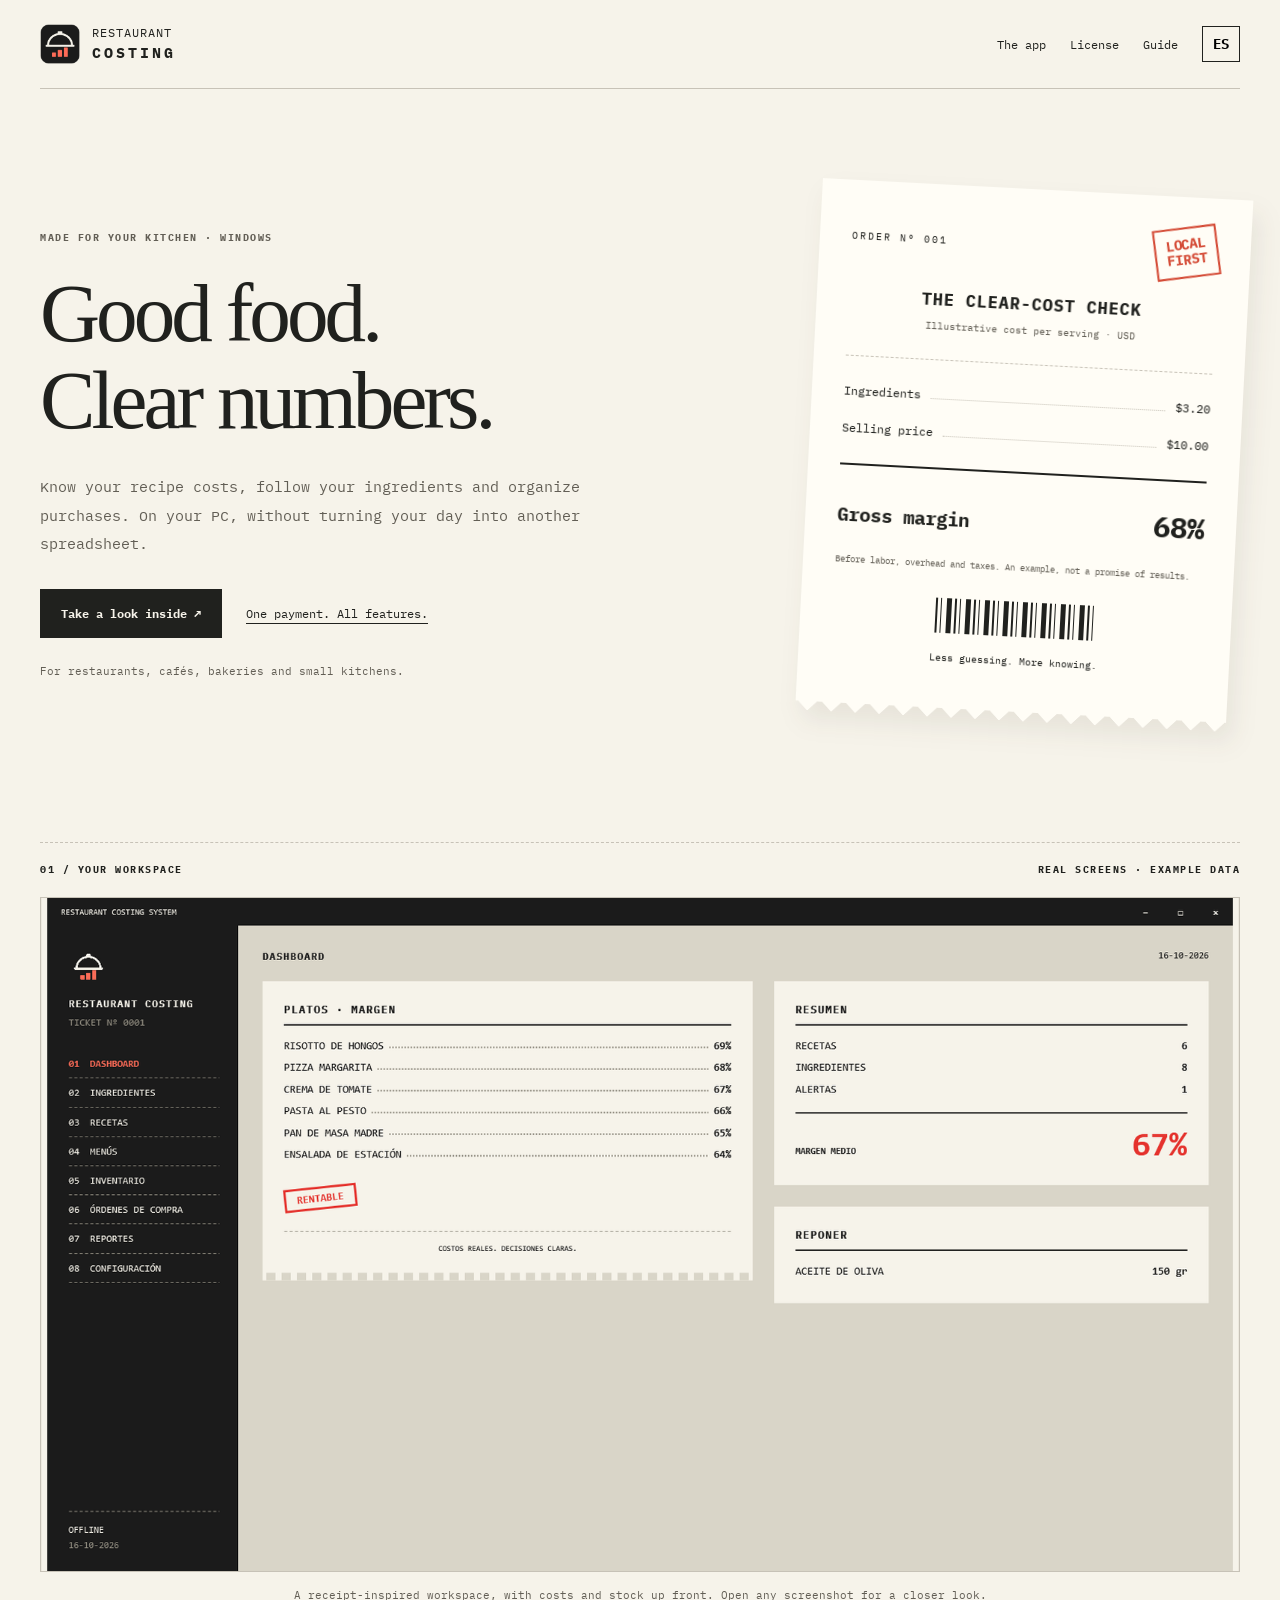
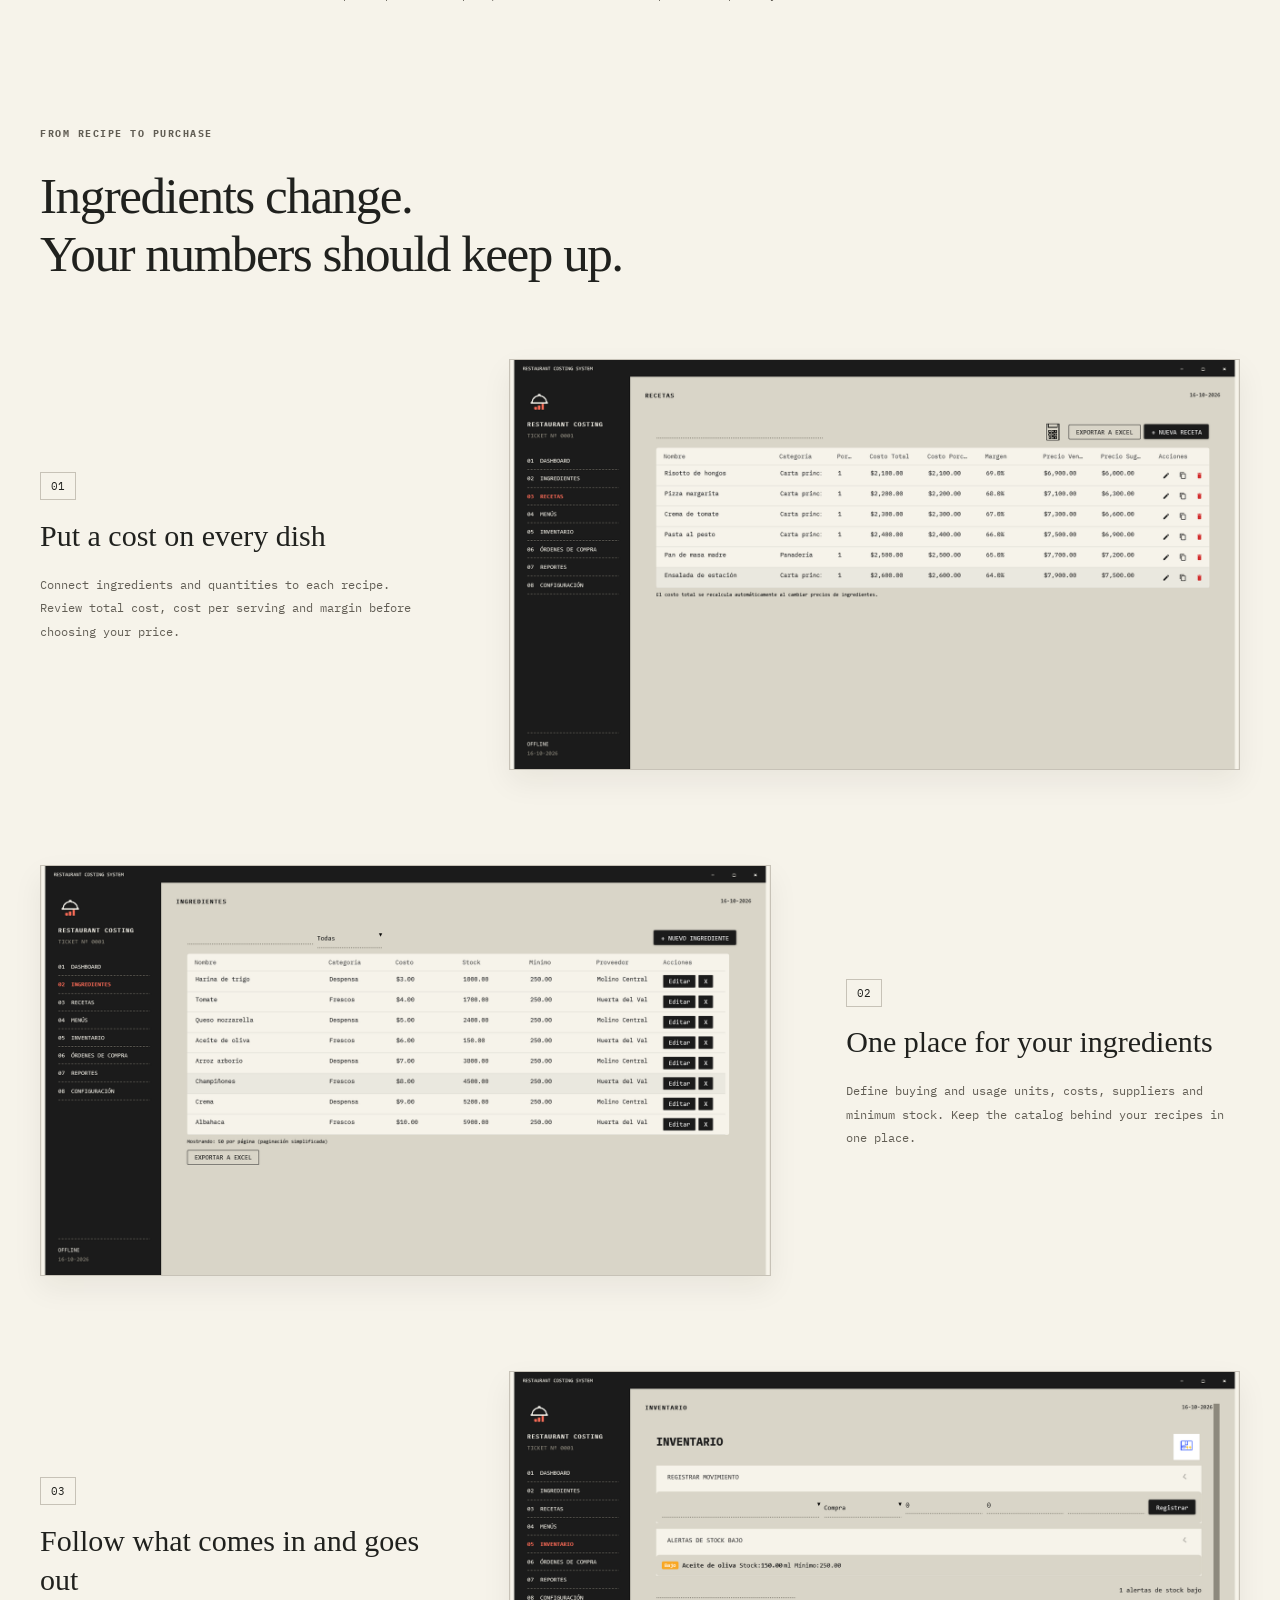
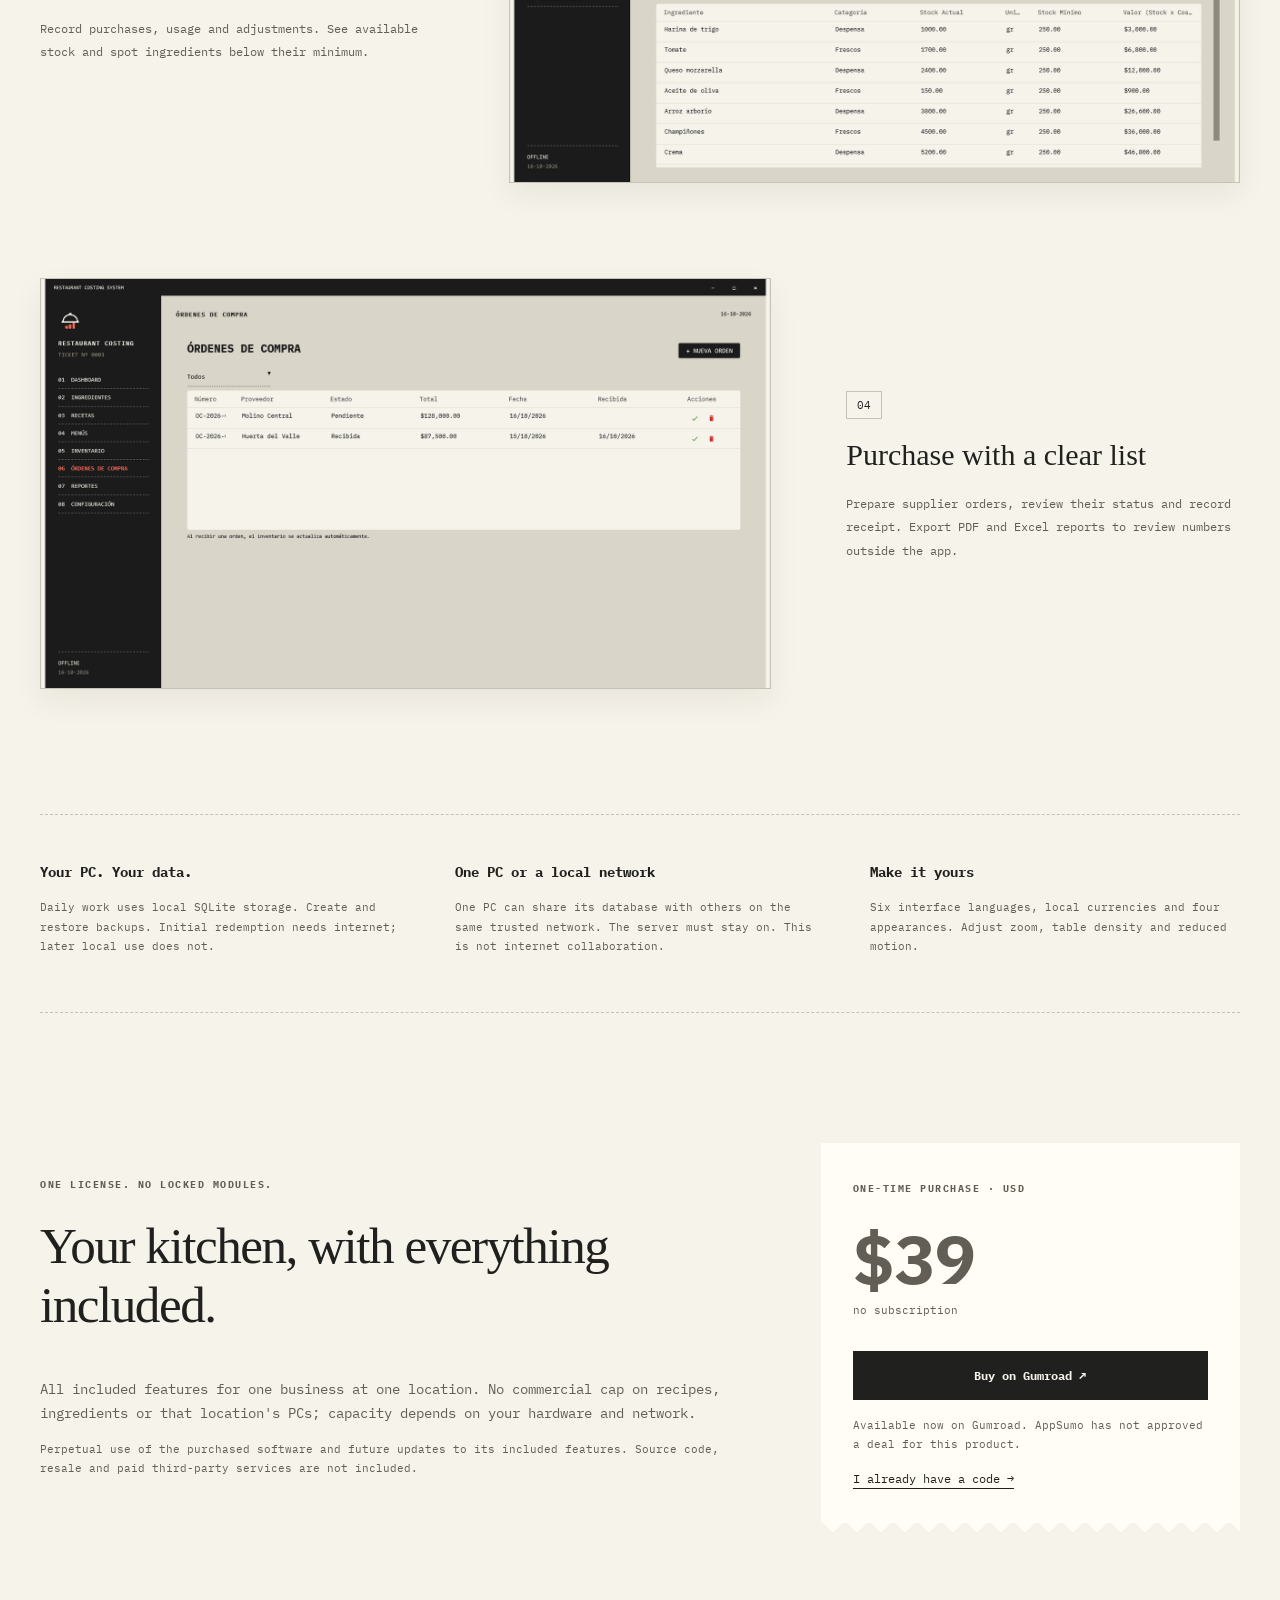
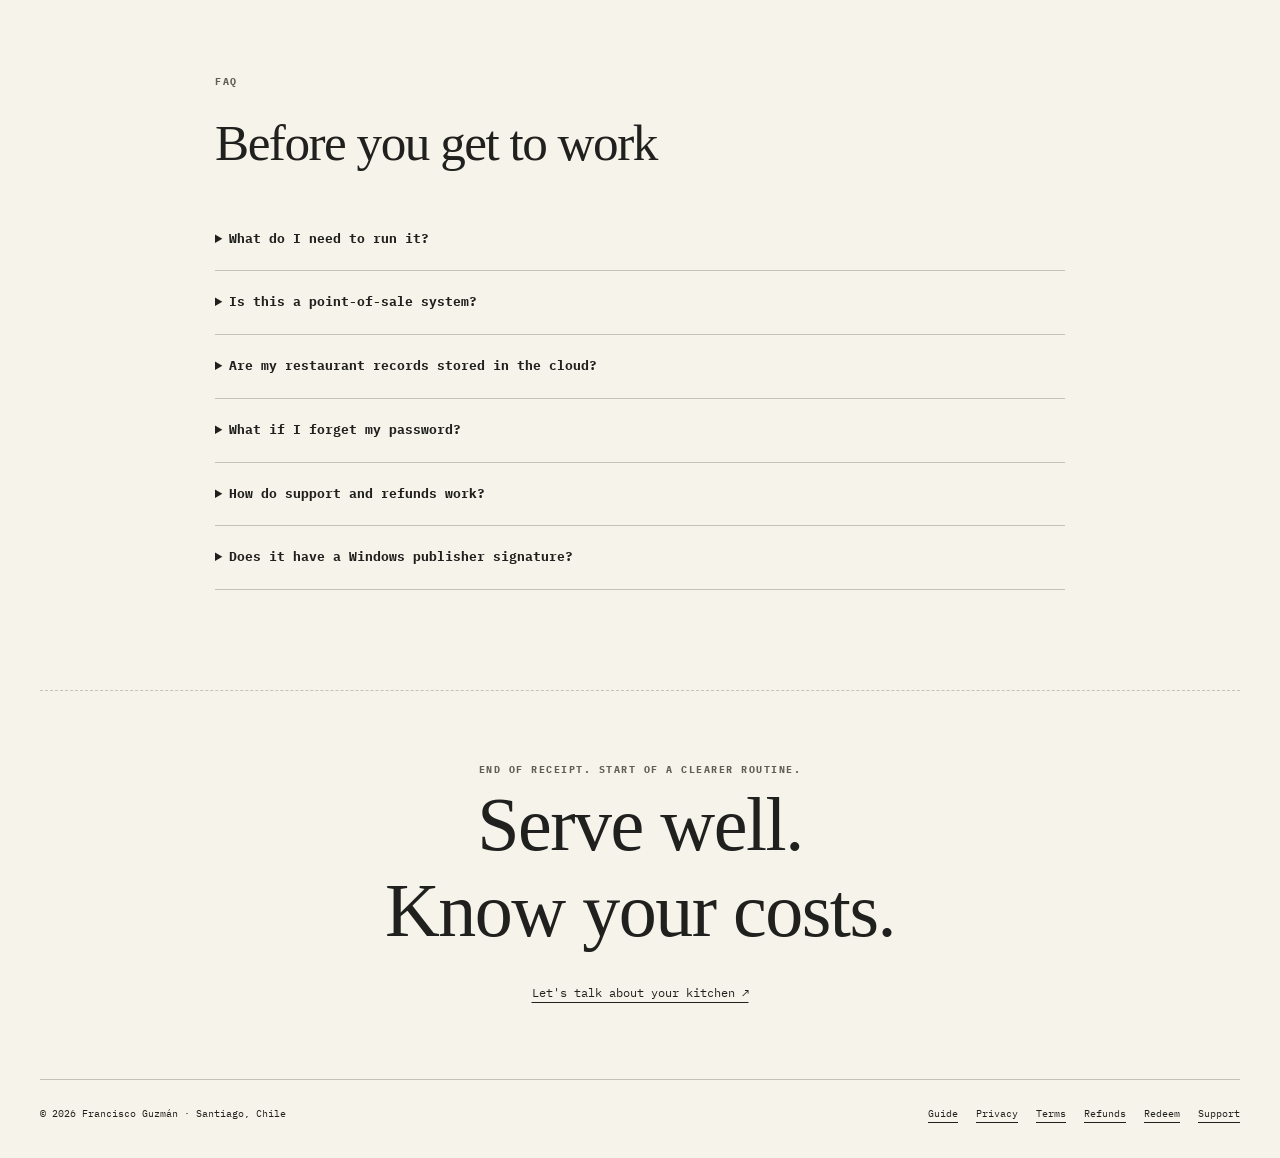
==== commit aab4831d: "Add Paddle refund policy page" ====
--- a/index.html
+++ b/index.html
@@ -31,6 +31,6 @@
     <section class="wrap faq"><p class="eyebrow">FAQ</p><h2 data-es="Antes de sentarte a trabajar">Before you get to work</h2><details><summary data-es="¿Qué necesito para usarlo?">What do I need to run it?</summary><p data-es="Windows 10/11 de 64 bits. El paquete incluirá el runtime .NET; no necesitas instalar herramientas de programación. Internet para descargar y canjear la compra.">64-bit Windows 10/11. The package will include the .NET runtime; no development tools are needed. Internet is required for download and purchase redemption.</p></details><details><summary data-es="¿Es un punto de venta?">Is this a point-of-sale system?</summary><p data-es="No. Es un sistema de costos, recetas, inventario y compras. No procesa tarjetas ni emite facturas fiscales certificadas.">No. It covers costing, recipes, inventory and purchasing. It does not process cards or issue certified tax invoices.</p></details><details><summary data-es="¿Mis datos se guardan en la nube?">Are my restaurant records stored in the cloud?</summary><p data-es="No. Se guardan localmente. El servicio de licencias recibe el correo de compra y valida el código o la clave; no recibe tus recetas ni inventario. La base local no está cifrada.">No. They are stored locally. The licensing service receives your purchase email and validates your code or key; it does not receive recipes or inventory. The local database is not encrypted.</p></details><details><summary data-es="¿Qué pasa si olvido la contraseña?">What if I forget my password?</summary><p data-es="Guarda previamente la clave de recuperación desde Seguridad. Permite cambiar la contraseña sin borrar tus datos. Sin contraseña ni clave, contacta soporte; no hay una contraseña maestra.">Save your recovery key beforehand from Security settings. It lets you reset your password without deleting records. Without either credential, contact support; there is no master password.</p></details><details><summary data-es="¿Cómo funcionan soporte y reembolsos?">How do support and refunds work?</summary><p data-es="Escribe a familiazv2016@gmail.com con tu correo de compra y versión de Windows, sin enviar contraseñas. Se aplican los términos de reembolso mostrados por la tienda donde compras.">Email familiazv2016@gmail.com with your purchase email and Windows version, without sending passwords. The refund terms shown by the store where you buy apply.</p></details><details><summary data-es="¿Tiene firma de editor de Windows?">Does it have a Windows publisher signature?</summary><p data-es="No se anuncia como firmado con Authenticode. Windows puede mostrar una advertencia de editor desconocido. La suma SHA-256 comprueba integridad, no identidad del editor.">It is not advertised as Authenticode-signed. Windows may show an unknown-publisher warning. SHA-256 checks integrity, not publisher identity.</p></details></section>
     <section class="wrap closing"><span class="eyebrow" data-es="FIN DEL TIQUET. INICIO DE UNA MEJOR RUTINA.">END OF RECEIPT. START OF A CLEARER ROUTINE.</span><h2 data-es="Sirve bien.<br>Conoce tus costos.">Serve well.<br>Know your costs.</h2><a href="mailto:familiazv2016@gmail.com" class="text-link" data-es="Hablemos de tu cocina ↗">Let's talk about your kitchen ↗</a></section>
   </main>
-  <footer class="wrap footer"><span>© 2026 Francisco Guzmán · Santiago, Chile</span><nav aria-label="Footer"><a href="guide/" data-es="Guía">Guide</a><a href="privacy/" data-es="Privacidad">Privacy</a><a href="terms/" data-es="Términos">Terms</a><a href="redeem/" data-es="Canjear">Redeem</a><a href="mailto:familiazv2016@gmail.com" data-es="Soporte">Support</a></nav></footer>
+   <footer class="wrap footer"><span>© 2026 Francisco Guzmán · Santiago, Chile</span><nav aria-label="Footer"><a href="guide/" data-es="Guía">Guide</a><a href="privacy/" data-es="Privacidad">Privacy</a><a href="terms/" data-es="Términos">Terms</a><a href="refunds/" data-es="Reembolsos">Refunds</a><a href="redeem/" data-es="Canjear">Redeem</a><a href="mailto:familiazv2016@gmail.com" data-es="Soporte">Support</a></nav></footer>
   <dialog id="image-viewer" aria-label="Screenshot viewer"><button type="button" class="close-viewer" aria-label="Close screenshot">×</button><img alt=""></dialog>
 </body></html>
